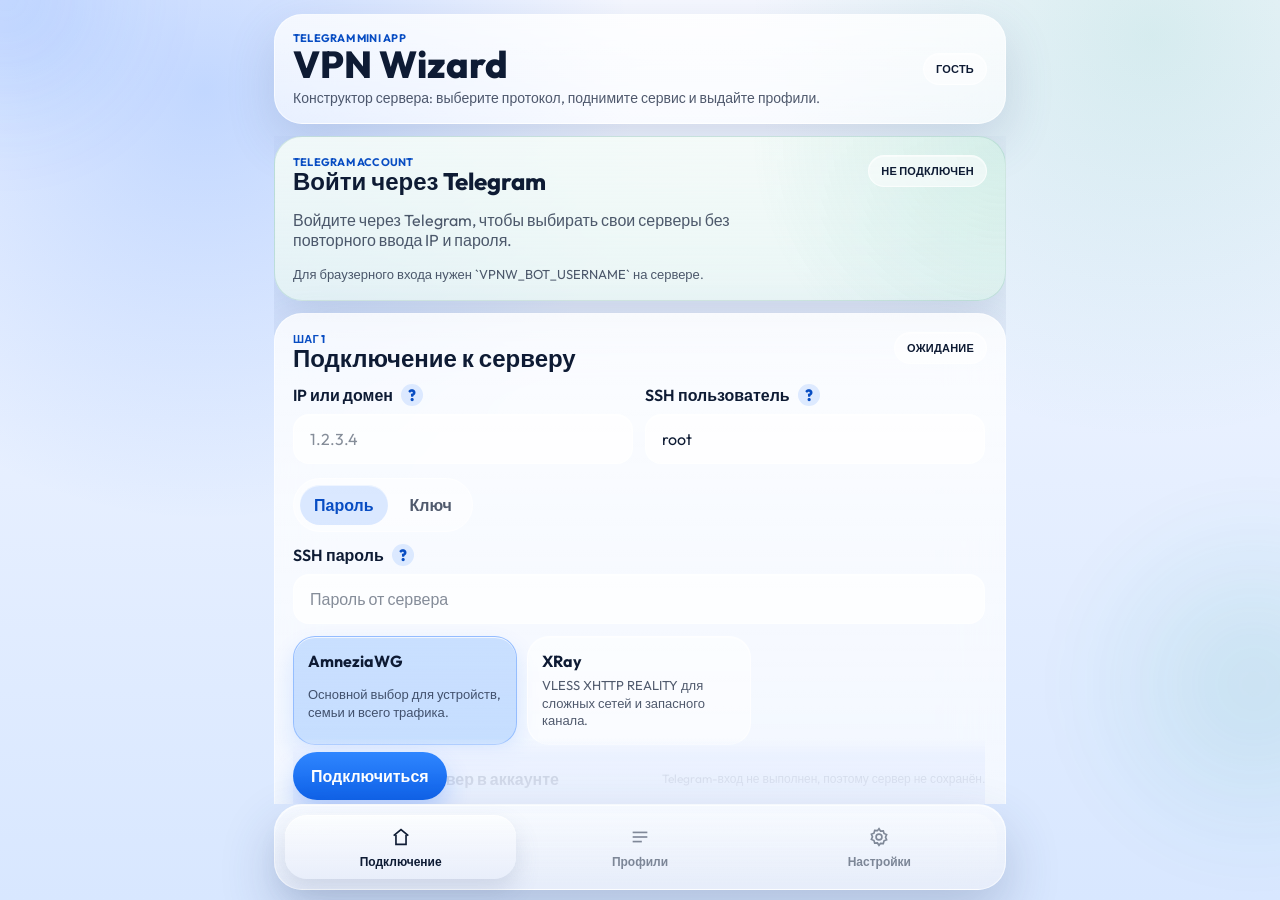
==== web/miniapp/index.html @ 592a08ef "Add optional XRay relay mode" ====
<!doctype html>
<html lang="ru">

<head>
  <meta charset="utf-8" />
  <meta name="viewport" content="width=device-width, initial-scale=1, viewport-fit=cover" />
  <title>VPN Wizard</title>
  <meta name="theme-color" content="#eef4ff" />
  <link rel="icon" href="favicon.svg" type="image/svg+xml" />
  <script src="https://telegram.org/js/telegram-web-app.js"></script>
  <link rel="stylesheet" href="style.css?v=20260411f" />
</head>

<body>
  <div class="backdrop-orb orb-a" aria-hidden="true"></div>
  <div class="backdrop-orb orb-b" aria-hidden="true"></div>
  <div class="backdrop-grid" aria-hidden="true"></div>

  <main class="app-shell">
    <header class="topbar glass-panel">
      <div>
        <div class="eyebrow" id="app-eyebrow">Telegram Mini App</div>
        <h1 class="topbar-title">VPN Wizard</h1>
        <p class="topbar-copy" id="topbar-copy">Сервер, профили и все действия на одном экране.</p>
      </div>
      <div class="topbar-side">
        <div class="topbar-badge" id="topbar-badge">Гость</div>
        <div class="version-pill hidden" id="version-pill" aria-label="Version"></div>
      </div>
    </header>

    <section class="diagnostics glass-panel hidden" id="diagnostics-panel" aria-live="polite">
      <div class="diagnostics-row">
        <div>
          <div class="eyebrow" id="diagnostics-chip">Диагностика</div>
          <div class="diagnostics-title" id="diagnostics-title"></div>
        </div>
        <button type="button" class="mini-btn subtle" id="diagnostics-close-btn">×</button>
      </div>
      <div class="diagnostics-body" id="diagnostics-body"></div>
      <div class="diagnostics-meta hidden" id="diagnostics-meta"></div>
      <div class="diagnostics-actions">
        <button type="button" class="mini-btn" id="diagnostics-retry-btn">Повторить</button>
        <button type="button" class="mini-btn subtle" id="diagnostics-reset-btn">Сбросить API</button>
        <button type="button" class="mini-btn subtle" id="diagnostics-open-btn">Открыть Railway</button>
      </div>
    </section>

    <div class="page-frame">
      <section class="page active" id="connect-page" data-page="connect">
        <div class="page-stack">
          <section class="glass-panel compact-card" id="auth-card">
            <div class="card-head">
              <div>
                <div class="eyebrow" id="auth-eyebrow">Telegram account</div>
                <h2 class="card-title" id="auth-title">Войти через Telegram</h2>
              </div>
              <div class="status-pill" id="auth-state-pill">Не подключен</div>
            </div>
            <p class="card-copy" id="auth-copy">
              Войдите через Telegram, чтобы выбирать свои серверы без повторного ввода IP и пароля.
            </p>
            <div class="auth-actions">
              <button type="button" class="primary-btn hidden" id="miniapp-login-btn">Войти через Telegram</button>
              <div id="telegram-widget-slot"></div>
              <button type="button" class="mini-btn subtle hidden" id="logout-btn">Выйти</button>
            </div>
          </section>

          <section class="glass-panel connect-card">
            <div class="card-head">
              <div>
                <div class="eyebrow" id="connect-eyebrow">Шаг 1</div>
                <h2 class="card-title" id="connect-title">Подключение к серверу</h2>
              </div>
              <div class="status-pill" id="connect-status-chip">Ожидание</div>
            </div>

            <form id="connect-form" novalidate>
              <div class="field-grid two">
                <label class="field">
                  <span class="field-label">
                    <span id="host-label">IP или домен</span>
                    <button type="button" class="help-btn" data-help="host">?</button>
                  </span>
                  <input id="host-input" autocomplete="url" placeholder="1.2.3.4" required />
                </label>

                <label class="field">
                  <span class="field-label">
                    <span id="user-label">SSH пользователь</span>
                    <button type="button" class="help-btn" data-help="user">?</button>
                  </span>
                  <input id="user-input" autocomplete="username" placeholder="root" value="root" required />
                </label>
              </div>

              <div class="method-switch" role="radiogroup" aria-label="Auth method">
                <label class="method-pill active">
                  <input type="radio" name="auth_method" value="password" checked />
                  <span id="auth-method-password-label">Пароль</span>
                </label>
                <label class="method-pill">
                  <input type="radio" name="auth_method" value="key" />
                  <span id="auth-method-key-label">Ключ</span>
                </label>
              </div>

              <div class="field-grid" id="secret-fields">
                <label class="field" id="password-field">
                  <span class="field-label">
                    <span id="password-label">SSH пароль</span>
                    <button type="button" class="help-btn" data-help="password">?</button>
                  </span>
                  <input id="password-input" type="password" autocomplete="current-password" placeholder="Пароль от сервера" />
                </label>

                <label class="field hidden" id="key-field">
                  <span class="field-label">
                    <span id="key-label">SSH ключ</span>
                    <button type="button" class="help-btn" data-help="key">?</button>
                  </span>
                  <textarea id="key-input" rows="4" placeholder="Вставьте приватный ключ"></textarea>
                </label>
              </div>

              <div class="mode-grid" id="mode-grid">
                <label class="mode-card active">
                  <input type="radio" name="connection_mode" value="amneziawg" checked />
                  <span class="mode-title" id="mode-vpn-title">AmneziaWG</span>
                  <span class="mode-copy" id="mode-vpn-copy">Основной выбор для устройств и домашнего VPN.</span>
                </label>
                <label class="mode-card">
                  <input type="radio" name="connection_mode" value="xray" />
                  <span class="mode-title" id="mode-xray-title">XRay</span>
                  <span class="mode-copy" id="mode-xray-copy">VLESS XHTTP REALITY для сложных сетей и резервного канала.</span>
                </label>
              </div>

              <section class="relay-card hidden" id="relay-card">
                <label class="toggle-row relay-toggle-row">
                  <span class="toggle">
                    <input type="checkbox" id="relay-enabled-toggle" />
                    <span id="relay-enabled-label">Использовать relay для белых списков</span>
                  </span>
                  <span class="toggle-hint" id="relay-enabled-hint">Второй VPS принимает вход и пересылает его на XRay.</span>
                </label>
                <div class="relay-fields hidden" id="relay-fields">
                  <div class="inline-note" id="relay-note">Подходит для отдельного VPS в Yandex Cloud или другой разрешённой сети.</div>
                  <div class="field-grid two">
                    <label class="field">
                      <span class="field-label">
                        <span id="relay-host-label">Relay IP или домен</span>
                        <button type="button" class="help-btn" data-help="relay_host">?</button>
                      </span>
                      <input id="relay-host-input" autocomplete="url" placeholder="203.0.113.10" />
                    </label>
                    <label class="field">
                      <span class="field-label">
                        <span id="relay-user-label">Relay SSH пользователь</span>
                        <button type="button" class="help-btn" data-help="relay_user">?</button>
                      </span>
                      <input id="relay-user-input" autocomplete="username" placeholder="root" value="root" />
                    </label>
                  </div>

                  <div class="method-switch relay-switch" role="radiogroup" aria-label="Relay auth method">
                    <label class="method-pill active">
                      <input type="radio" name="relay_auth_method" value="password" checked />
                      <span id="relay-auth-password-label">Пароль</span>
                    </label>
                    <label class="method-pill">
                      <input type="radio" name="relay_auth_method" value="key" />
                      <span id="relay-auth-key-label">Ключ</span>
                    </label>
                  </div>

                  <div class="field-grid" id="relay-secret-fields">
                    <label class="field" id="relay-password-field">
                      <span class="field-label">
                        <span id="relay-password-label">Relay SSH пароль</span>
                        <button type="button" class="help-btn" data-help="relay_password">?</button>
                      </span>
                      <input id="relay-password-input" type="password" autocomplete="current-password" placeholder="Пароль от relay-сервера" />
                    </label>

                    <label class="field hidden" id="relay-key-field">
                      <span class="field-label">
                        <span id="relay-key-label">Relay SSH ключ</span>
                        <button type="button" class="help-btn" data-help="relay_key">?</button>
                      </span>
                      <textarea id="relay-key-input" rows="4" placeholder="Вставьте приватный ключ relay"></textarea>
                    </label>
                  </div>
                </div>
              </section>

              <label class="toggle-row">
                <span class="toggle">
                  <input type="checkbox" id="remember-server-toggle" />
                  <span id="remember-server-label">Запомнить сервер в аккаунте</span>
                </span>
                <span class="toggle-hint" id="remember-server-hint">Только после Telegram-входа.</span>
              </label>

              <section class="status-card" id="connect-status-card" aria-live="polite">
                <div class="status-title" id="connect-status-title">Подключите сервер и продолжайте без лишних шагов.</div>
                <div class="status-body" id="connect-status-body">
                  После проверки вы сразу увидите настройку сервера или список профилей.
                </div>
                <div class="status-progress hidden" id="connect-progress-panel">
                  <div class="status-progress-head">
                    <span class="status-progress-label" id="connect-progress-label"></span>
                    <span class="status-progress-elapsed" id="connect-progress-elapsed"></span>
                  </div>
                  <div class="status-progress-track" aria-hidden="true">
                    <div class="status-progress-bar" id="connect-progress-bar"></div>
                  </div>
                  <div class="status-progress-log" id="connect-progress-log"></div>
                </div>
                <div class="status-checklist" id="connect-checklist"></div>
              </section>

              <div class="action-row">
                <button type="submit" class="primary-btn" id="connect-btn">Подключиться</button>
                <button type="button" class="mini-btn hidden" id="setup-btn">Настроить сервер</button>
                <button type="button" class="mini-btn hidden" id="open-profiles-btn">Открыть профили</button>
              </div>
            </form>
          </section>
        </div>
      </section>

      <section class="page" id="profiles-page" data-page="profiles">
        <div class="page-stack">
          <section class="glass-panel compact-card">
            <div class="card-head">
              <div>
                <div class="eyebrow" id="profiles-eyebrow">Текущий сервер</div>
                <h2 class="card-title" id="current-server-title">Сначала подключите сервер</h2>
              </div>
              <div class="server-head-actions">
                <button type="button" class="mini-btn subtle compact" id="server-alias-toggle-btn">Имя</button>
                <button type="button" class="mini-btn subtle" id="profiles-refresh-btn">Обновить</button>
              </div>
            </div>
            <div class="server-picker" id="server-picker"></div>
            <div class="server-alias-row hidden" id="server-alias-row">
              <input id="server-alias-input" placeholder="Server name" />
              <button type="button" class="mini-btn compact" id="server-alias-save-btn">Сохранить имя</button>
            </div>
            <div class="server-alias-hint hidden" id="server-alias-hint">Можно задать понятное имя, а IP останется рядом.</div>
            <div class="empty-card hidden" id="profiles-empty-card">
              <div class="empty-title" id="profiles-empty-title">Серверов пока нет</div>
              <div class="empty-copy" id="profiles-empty-copy">Подключитесь вручную или войдите через Telegram, чтобы выбрать сохранённый сервер.</div>
              <button type="button" class="mini-btn" id="go-connect-btn">Добавить сервер</button>
            </div>
            <div class="add-profile-row" id="add-profile-row">
              <input id="profile-name-input" placeholder="Add profile..." />
              <button type="button" class="primary-btn compact" id="add-profile-btn">Добавить</button>
            </div>
          </section>

          <section class="glass-panel list-card">
            <div class="card-head">
              <div>
                <div class="eyebrow" id="clients-eyebrow">Профили</div>
                <h2 class="card-title" id="clients-title">Все под рукой</h2>
              </div>
              <div class="list-side">
                <div class="method-switch compact-switch" role="group" aria-label="Profile sort">
                  <button type="button" class="method-pill static-pill" data-client-sort="updated">Новые</button>
                  <button type="button" class="method-pill static-pill" data-client-sort="created">Создан</button>
                  <button type="button" class="method-pill static-pill" data-client-sort="alpha">A-Z</button>
                </div>
                <div class="list-meta" id="profiles-meta"></div>
              </div>
            </div>
            <div class="list-scroll" id="clients-list"></div>
          </section>
        </div>
      </section>

      <section class="page" id="settings-page" data-page="settings">
        <div class="page-stack">
          <section class="glass-panel compact-card settings-card">
            <div class="card-head">
              <div>
                <div class="eyebrow" id="settings-eyebrow">Настройки</div>
                <h2 class="card-title" id="settings-title">Язык, PIN и порты</h2>
              </div>
            </div>

            <div class="settings-block">
              <div class="settings-label" id="lang-label">Язык</div>
              <div class="method-switch" role="group" aria-label="Language">
                <button type="button" class="method-pill active static-pill" data-lang="ru">RU</button>
                <button type="button" class="method-pill static-pill" data-lang="en">EN</button>
              </div>
            </div>

            <div class="settings-block">
              <div class="settings-label" id="advanced-label">Расширенные параметры</div>
              <div class="field-grid two">
                <label class="field">
                  <span class="field-label">
                    <span id="ssh-port-label">SSH порт</span>
                    <button type="button" class="help-btn" data-help="ssh_port">?</button>
                  </span>
                  <input id="ssh-port-input" type="number" min="1" max="65535" placeholder="22" />
                </label>
                <label class="field">
                  <span class="field-label">
                    <span id="listen-port-label">Порт сервиса</span>
                    <button type="button" class="help-btn" data-help="listen_port">?</button>
                  </span>
                  <input id="listen-port-input" type="number" min="1" max="65535" placeholder="Авто" />
                </label>
              </div>
              <label class="field">
                <span class="field-label">
                  <span id="proxy-sni-label">SNI домен</span>
                  <button type="button" class="help-btn" data-help="proxy_sni">?</button>
                </span>
                <input id="proxy-sni-input" placeholder="Авто" />
              </label>
            </div>

            <div class="settings-block">
              <div class="settings-label" id="pin-label">Дополнительный PIN</div>
              <label class="toggle-row">
                <span class="toggle">
                  <input type="checkbox" id="pin-enabled-toggle" />
                  <span id="pin-enabled-copy">Запрашивать PIN перед доступом к сохранённым серверам</span>
                </span>
              </label>
              <div class="pin-row">
                <input id="pin-input" type="password" inputmode="numeric" placeholder="4+ цифры" />
                <button type="button" class="mini-btn" id="save-pin-btn">Сохранить PIN</button>
              </div>
              <div class="pin-row hidden" id="pin-unlock-row">
                <input id="pin-unlock-input" type="password" inputmode="numeric" placeholder="Введите PIN" />
                <button type="button" class="mini-btn" id="unlock-pin-btn">Открыть серверы</button>
              </div>
              <div class="inline-note" id="pin-note"></div>
            </div>

            <div class="settings-block">
              <div class="debug-head">
                <div>
                  <div class="settings-label" id="debug-label">Debug</div>
                  <div class="inline-note" id="debug-copy">Последние шаги miniapp и API без секретов.</div>
                </div>
                <div class="debug-actions">
                  <button type="button" class="mini-btn subtle" id="debug-copy-btn">Скопировать</button>
                  <button type="button" class="mini-btn subtle" id="debug-clear-btn">Очистить</button>
                </div>
              </div>
              <pre class="debug-log" id="debug-log">Debug log is empty.</pre>
            </div>
          </section>

          <section class="glass-panel list-card">
            <div class="card-head">
              <div>
                <div class="eyebrow" id="saved-servers-eyebrow">Сохранённые серверы</div>
                <h2 class="card-title" id="saved-servers-title">Выбор в один тап</h2>
              </div>
              <button type="button" class="mini-btn subtle hidden" id="logout-settings-btn">Выйти</button>
            </div>
            <div class="list-scroll" id="saved-servers-list"></div>
          </section>
        </div>
      </section>
    </div>

    <nav class="bottom-nav glass-panel" aria-label="Navigation">
      <button type="button" class="nav-btn active" data-page-target="connect">
        <span class="nav-icon" aria-hidden="true">
          <svg viewBox="0 0 24 24" fill="none" stroke="currentColor" stroke-width="1.8">
            <path d="M4 10.5 12 4l8 6.5" />
            <path d="M6.5 9.5V20h11V9.5" />
          </svg>
        </span>
        <span class="nav-label" id="nav-connect-label">Подключение</span>
      </button>
      <button type="button" class="nav-btn" data-page-target="profiles">
        <span class="nav-icon" aria-hidden="true">
          <svg viewBox="0 0 24 24" fill="none" stroke="currentColor" stroke-width="1.8">
            <path d="M4 7h16" />
            <path d="M4 12h16" />
            <path d="M4 17h10" />
          </svg>
        </span>
        <span class="nav-label" id="nav-profiles-label">Профили</span>
      </button>
      <button type="button" class="nav-btn" data-page-target="settings">
        <span class="nav-icon" aria-hidden="true">
          <svg viewBox="0 0 24 24" fill="none" stroke="currentColor" stroke-width="1.8">
            <path d="m12 3 1.7 2.5 3-.2.8 2.9 2.8 1.2-1.2 2.8 1.2 2.8-2.8 1.2-.8 2.9-3-.2L12 21l-1.7-2.5-3 .2-.8-2.9-2.8-1.2 1.2-2.8-1.2-2.8 2.8-1.2.8-2.9 3 .2L12 3Z" />
            <circle cx="12" cy="12" r="3.2" />
          </svg>
        </span>
        <span class="nav-label" id="nav-settings-label">Настройки</span>
      </button>
    </nav>
  </main>

  <div class="popover hidden" id="help-popover" role="status"></div>

  <div class="modal hidden" id="confirm-modal" aria-hidden="true">
    <div class="modal-backdrop" data-modal-close></div>
    <div class="modal-card glass-panel">
      <div class="card-head">
        <h3 class="card-title" id="confirm-title"></h3>
        <button type="button" class="mini-btn subtle" data-modal-close>×</button>
      </div>
      <div class="modal-copy" id="confirm-body"></div>
      <div class="modal-actions">
        <button type="button" class="mini-btn subtle" id="confirm-cancel-btn">Отмена</button>
        <button type="button" class="mini-btn" id="confirm-continue-btn">Продолжить</button>
      </div>
    </div>
  </div>

  <script src="config.js?v=20260411f"></script>
  <script src="app.js?v=20260411f"></script>
</body>

</html>
---- web/miniapp/style.css ----
@import url("https://fonts.googleapis.com/css2?family=Outfit:wght@400;500;600;700;800&family=JetBrains+Mono:wght@500&display=swap");

:root {
  color-scheme: light;
  --bg-top: #f6f8ff;
  --bg-bottom: #d8e7ff;
  --ink: #0e1b34;
  --ink-soft: rgba(14, 27, 52, 0.72);
  --ink-faint: rgba(14, 27, 52, 0.5);
  --line: rgba(120, 143, 187, 0.26);
  --line-strong: rgba(83, 114, 177, 0.34);
  --glass: rgba(255, 255, 255, 0.56);
  --glass-strong: rgba(255, 255, 255, 0.78);
  --glass-deep: rgba(233, 240, 255, 0.68);
  --glass-auth: rgba(232, 246, 242, 0.72);
  --glass-auth-strong: rgba(245, 252, 248, 0.9);
  --accent: #1368ff;
  --accent-strong: #084dc3;
  --mint: #1ba58d;
  --amber: #ef9d1f;
  --rose: #e94f72;
  --shadow: 0 18px 48px rgba(77, 101, 143, 0.2);
  --shadow-soft: 0 12px 24px rgba(77, 101, 143, 0.12);
  --radius-xl: 28px;
  --radius-lg: 22px;
  --radius-md: 16px;
  --radius-sm: 12px;
  --blur: blur(26px);
  --nav-height: 86px;
  --app-max-width: 760px;
}

* {
  box-sizing: border-box;
}

html,
body {
  width: 100%;
  height: 100%;
  overflow: hidden;
}

body {
  margin: 0;
  font-family: "Outfit", sans-serif;
  color: var(--ink);
  background:
    radial-gradient(circle at 16% 10%, rgba(19, 104, 255, 0.22), transparent 32%),
    radial-gradient(circle at 90% 4%, rgba(27, 165, 141, 0.14), transparent 28%),
    linear-gradient(180deg, var(--bg-top), var(--bg-bottom));
}

button,
input,
textarea {
  font: inherit;
}

button {
  cursor: pointer;
}

input,
textarea {
  width: 100%;
  border: 1px solid rgba(255, 255, 255, 0.58);
  background: rgba(255, 255, 255, 0.72);
  color: var(--ink);
  border-radius: var(--radius-md);
  padding: 14px 16px;
  box-shadow: inset 0 1px 0 rgba(255, 255, 255, 0.55);
}

input::placeholder,
textarea::placeholder {
  color: var(--ink-faint);
}

input:focus,
textarea:focus {
  outline: none;
  border-color: rgba(19, 104, 255, 0.42);
  box-shadow:
    0 0 0 3px rgba(19, 104, 255, 0.12),
    inset 0 1px 0 rgba(255, 255, 255, 0.55);
}

textarea {
  resize: none;
}

.hidden {
  display: none !important;
}

.glass-panel {
  background: linear-gradient(180deg, var(--glass-strong), var(--glass));
  border: 1px solid rgba(255, 255, 255, 0.58);
  box-shadow: var(--shadow);
  backdrop-filter: var(--blur);
  -webkit-backdrop-filter: var(--blur);
}

.backdrop-orb,
.backdrop-grid {
  position: fixed;
  inset: 0;
  pointer-events: none;
}

.backdrop-orb {
  filter: blur(44px);
  opacity: 0.76;
}

.orb-a {
  inset: -18% auto auto -12%;
  width: 320px;
  height: 320px;
  border-radius: 50%;
  background: radial-gradient(circle, rgba(19, 104, 255, 0.26) 0%, rgba(19, 104, 255, 0) 70%);
}

.orb-b {
  inset: auto -12% 4% auto;
  width: 360px;
  height: 360px;
  border-radius: 50%;
  background: radial-gradient(circle, rgba(27, 165, 141, 0.18) 0%, rgba(27, 165, 141, 0) 72%);
}

.backdrop-grid {
  background-image:
    linear-gradient(rgba(255, 255, 255, 0.12) 1px, transparent 1px),
    linear-gradient(90deg, rgba(255, 255, 255, 0.12) 1px, transparent 1px);
  background-size: 30px 30px;
  mask-image: linear-gradient(180deg, rgba(0, 0, 0, 0.2), transparent 75%);
  opacity: 0.32;
}

.app-shell {
  position: relative;
  z-index: 1;
  width: min(var(--app-max-width), 100%);
  height: 100dvh;
  margin: 0 auto;
  padding: 14px 14px calc(var(--nav-height) + env(safe-area-inset-bottom, 0px) + 10px);
  display: flex;
  flex-direction: column;
  gap: 12px;
}

.topbar,
.diagnostics,
.compact-card,
.list-card,
.connect-card,
.modal-card,
.bottom-nav {
  border-radius: var(--radius-xl);
}

.topbar {
  padding: 16px 18px;
  display: flex;
  align-items: center;
  justify-content: space-between;
  gap: 16px;
  min-height: 86px;
}

.topbar-title,
.card-title {
  margin: 0;
  line-height: 1.02;
}

.topbar-title {
  font-size: clamp(1.7rem, 5vw, 2.35rem);
  font-weight: 800;
}

.topbar-copy,
.card-copy,
.status-body,
.diagnostics-body,
.empty-copy,
.inline-note,
.mode-copy,
.list-meta,
.toggle-hint,
.modal-copy {
  color: var(--ink-soft);
}

.topbar-copy {
  margin: 6px 0 0;
  font-size: 14px;
}

.topbar-side {
  display: grid;
  gap: 8px;
  justify-items: end;
}

.eyebrow,
.status-pill,
.topbar-badge,
.version-pill,
.settings-label {
  font-size: 11px;
  font-weight: 700;
  letter-spacing: 0.02em;
  text-transform: uppercase;
}

.eyebrow,
.settings-label {
  color: var(--accent-strong);
}

.topbar-badge,
.version-pill,
.status-pill {
  display: inline-flex;
  align-items: center;
  gap: 6px;
  padding: 8px 12px;
  border-radius: 999px;
  background: rgba(255, 255, 255, 0.54);
  border: 1px solid rgba(255, 255, 255, 0.62);
  box-shadow: inset 0 1px 0 rgba(255, 255, 255, 0.5);
}

.page-frame {
  position: relative;
  flex: 1;
  min-height: 0;
  overflow: hidden;
}

.page {
  position: absolute;
  inset: 0;
  opacity: 0;
  pointer-events: none;
  transform: translateY(18px) scale(0.985);
  transition:
    opacity 220ms ease,
    transform 260ms cubic-bezier(.2, .9, .24, 1);
}

.page.active {
  opacity: 1;
  pointer-events: auto;
  transform: translateY(0) scale(1);
  overflow: auto;
  overscroll-behavior: contain;
  scrollbar-width: none;
  -webkit-overflow-scrolling: touch;
}

.page.active::-webkit-scrollbar {
  display: none;
}

.page-stack {
  min-height: 100%;
  display: flex;
  flex-direction: column;
  gap: 12px;
  padding-bottom: 4px;
}

#auth-card.is-condensed .card-copy {
  display: none;
}

#auth-card {
  background:
    radial-gradient(circle at top right, rgba(27, 165, 141, 0.14), transparent 34%),
    linear-gradient(180deg, var(--glass-auth-strong), var(--glass-auth));
  border-color: rgba(107, 174, 157, 0.26);
}

#auth-card .card-copy {
  max-width: 40ch;
}

#auth-card.is-condensed {
  padding-top: 14px;
  padding-bottom: 14px;
}

#auth-card.is-condensed .card-head {
  margin-bottom: 6px;
  align-items: center;
}

#auth-card.is-condensed .auth-actions {
  justify-content: flex-end;
}

.compact-card,
.connect-card,
.list-card {
  padding: 18px;
}

.compact-card {
  flex: 0 0 auto;
}

.connect-card {
  flex: 1;
  min-height: 0;
  display: flex;
  flex-direction: column;
  overflow: visible;
}

.list-card {
  flex: 1;
  min-height: 0;
  display: flex;
  flex-direction: column;
}

.card-head {
  display: flex;
  gap: 12px;
  justify-content: space-between;
  align-items: flex-start;
  margin-bottom: 14px;
}

.card-title {
  font-size: clamp(1.1rem, 4vw, 1.5rem);
  font-weight: 750;
}

.field-grid {
  display: grid;
  gap: 12px;
}

.field-grid.two {
  grid-template-columns: repeat(2, minmax(0, 1fr));
}

#connect-form {
  flex: 1;
  min-height: 0;
  display: flex;
  flex-direction: column;
  overflow: visible;
  padding-right: 2px;
}

.field {
  display: grid;
  gap: 8px;
}

.field-label {
  display: inline-flex;
  align-items: center;
  gap: 8px;
  min-width: 0;
  font-weight: 600;
}

.help-btn,
.mini-btn,
.primary-btn,
.nav-btn,
.method-pill,
.mode-card {
  transition:
    transform 180ms ease,
    background 180ms ease,
    box-shadow 180ms ease,
    border-color 180ms ease;
}

.help-btn {
  width: 22px;
  height: 22px;
  border: 0;
  border-radius: 999px;
  background: rgba(19, 104, 255, 0.12);
  color: var(--accent-strong);
  font-weight: 800;
  padding: 0;
}

.help-btn:active,
.mini-btn:active,
.primary-btn:active,
.nav-btn:active,
.mode-card:active {
  transform: scale(0.98);
}

.method-switch {
  display: inline-flex;
  gap: 8px;
  padding: 6px;
  border-radius: 999px;
  background: rgba(255, 255, 255, 0.48);
  border: 1px solid rgba(255, 255, 255, 0.62);
  margin: 14px 0 12px;
  width: fit-content;
}

.method-pill {
  border: 0;
  border-radius: 999px;
  padding: 10px 14px;
  background: transparent;
  color: var(--ink-soft);
  font-weight: 700;
}

.method-pill input {
  display: none;
}

.method-pill.active,
.method-pill.static-pill.active {
  background: rgba(19, 104, 255, 0.14);
  color: var(--accent-strong);
  box-shadow: inset 0 1px 0 rgba(255, 255, 255, 0.55);
}

.mode-grid {
  display: grid;
  grid-template-columns: repeat(3, minmax(0, 1fr));
  gap: 10px;
  margin: 12px 0;
}

.relay-card {
  display: grid;
  gap: 12px;
  margin: 8px 0 2px;
  padding: 14px;
  border-radius: var(--radius-lg);
  background: linear-gradient(180deg, rgba(223, 241, 238, 0.68), rgba(243, 249, 248, 0.72));
  border: 1px solid rgba(27, 165, 141, 0.18);
}

.relay-fields {
  display: grid;
  gap: 12px;
}

.relay-toggle-row {
  margin: 0;
}

.relay-switch {
  margin: 0;
}

.mode-card {
  display: grid;
  gap: 6px;
  padding: 14px;
  border-radius: var(--radius-lg);
  background: rgba(255, 255, 255, 0.54);
  border: 1px solid rgba(255, 255, 255, 0.62);
  box-shadow: inset 0 1px 0 rgba(255, 255, 255, 0.5);
}

.mode-card input {
  display: none;
}

.mode-card.active {
  background: linear-gradient(180deg, rgba(196, 220, 255, 0.9), rgba(181, 212, 255, 0.74));
  border-color: rgba(19, 104, 255, 0.28);
  box-shadow:
    inset 0 1px 0 rgba(255, 255, 255, 0.72),
    0 12px 24px rgba(19, 104, 255, 0.14);
}

.mode-title {
  font-size: 1rem;
  font-weight: 700;
}

.mode-copy {
  font-size: 13px;
  line-height: 1.35;
}

.toggle-row {
  display: flex;
  align-items: center;
  justify-content: space-between;
  gap: 10px;
  margin: 10px 0 0;
}

.toggle {
  display: inline-flex;
  align-items: center;
  gap: 10px;
  font-weight: 600;
}

.toggle input {
  width: 18px;
  height: 18px;
  padding: 0;
}

.toggle-hint {
  font-size: 12px;
  text-align: right;
}

.status-card {
  margin-top: 14px;
  padding: 16px;
  border-radius: var(--radius-lg);
  background: linear-gradient(180deg, rgba(255, 255, 255, 0.66), rgba(232, 241, 255, 0.56));
  border: 1px solid rgba(255, 255, 255, 0.65);
  min-height: 108px;
}

.status-title {
  font-size: 1rem;
  font-weight: 700;
  margin-bottom: 8px;
}

.status-body {
  font-size: 14px;
  line-height: 1.42;
}

.status-progress {
  margin-top: 14px;
  display: grid;
  gap: 10px;
}

.status-progress-head {
  display: flex;
  align-items: center;
  justify-content: space-between;
  gap: 10px;
  font-size: 12px;
  font-weight: 700;
  color: var(--ink-soft);
}

.status-progress-track {
  position: relative;
  overflow: hidden;
  height: 10px;
  border-radius: 999px;
  background: rgba(19, 104, 255, 0.08);
}

.status-progress-bar {
  width: 0%;
  height: 100%;
  border-radius: inherit;
  background: linear-gradient(90deg, #1ba58d, #1368ff);
  box-shadow: 0 8px 18px rgba(19, 104, 255, 0.22);
  transition: width 240ms ease;
}

.status-progress-log {
  display: grid;
  gap: 6px;
}

.status-log-line {
  display: flex;
  gap: 8px;
  align-items: flex-start;
  font-size: 13px;
  color: var(--ink-soft);
}

.status-log-line::before {
  content: "";
  width: 7px;
  height: 7px;
  margin-top: 5px;
  flex: 0 0 7px;
  border-radius: 999px;
  background: rgba(19, 104, 255, 0.24);
}

.status-log-line.current {
  color: var(--ink);
  font-weight: 600;
}

.status-log-line.current::before {
  background: var(--accent);
  box-shadow: 0 0 0 5px rgba(19, 104, 255, 0.1);
}

.status-checklist {
  display: grid;
  gap: 8px;
  margin-top: 14px;
}

.status-step {
  display: grid;
  grid-template-columns: auto 1fr;
  gap: 10px;
  align-items: flex-start;
  padding: 12px 13px;
  border-radius: 18px;
  background: rgba(255, 255, 255, 0.5);
  border: 1px solid rgba(255, 255, 255, 0.62);
}

.status-step-badge {
  width: 28px;
  height: 28px;
  border-radius: 999px;
  display: grid;
  place-items: center;
  font-size: 12px;
  font-weight: 800;
  color: var(--ink-soft);
  background: rgba(19, 104, 255, 0.08);
}

.status-step-title {
  font-size: 14px;
  font-weight: 700;
}

.status-step-copy {
  margin-top: 3px;
  font-size: 12px;
  line-height: 1.4;
  color: var(--ink-soft);
}

.status-step.is-done {
  border-color: rgba(27, 165, 141, 0.24);
  background: rgba(232, 250, 246, 0.72);
}

.status-step.is-done .status-step-badge {
  background: rgba(27, 165, 141, 0.14);
  color: var(--mint);
}

.status-step.is-current {
  border-color: rgba(19, 104, 255, 0.24);
  background: linear-gradient(180deg, rgba(221, 235, 255, 0.78), rgba(241, 247, 255, 0.78));
  box-shadow: inset 0 1px 0 rgba(255, 255, 255, 0.72);
}

.status-step.is-current .status-step-badge {
  background: rgba(19, 104, 255, 0.14);
  color: var(--accent-strong);
}

.status-step.is-pending .status-step-badge {
  background: rgba(14, 27, 52, 0.06);
}

.action-row,
.auth-actions,
.diagnostics-actions,
.modal-actions,
.pin-row,
.add-profile-row {
  display: flex;
  gap: 10px;
  align-items: center;
}

.action-row {
  margin-top: auto;
  padding-top: 14px;
  padding-bottom: 4px;
  position: sticky;
  bottom: 0;
  z-index: 2;
  background:
    linear-gradient(
      180deg,
      rgba(233, 240, 255, 0) 0%,
      rgba(233, 240, 255, 0.82) 26%,
      rgba(233, 240, 255, 0.96) 100%
    );
}

.compact-switch {
  margin: 0;
  width: auto;
}

.list-side {
  display: grid;
  gap: 8px;
  justify-items: end;
}

.primary-btn,
.mini-btn {
  border: 0;
  border-radius: 999px;
  padding: 14px 18px;
  font-weight: 700;
  white-space: nowrap;
}

.primary-btn {
  background: linear-gradient(180deg, #2f86ff, #0f62e9);
  color: white;
  box-shadow: 0 14px 26px rgba(19, 104, 255, 0.24);
}

.primary-btn.compact {
  padding-inline: 16px;
}

.primary-btn.compact,
.mini-btn.compact {
  padding: 10px 14px;
}

.mini-btn {
  background: rgba(255, 255, 255, 0.62);
  color: var(--ink);
  border: 1px solid rgba(255, 255, 255, 0.62);
  box-shadow: inset 0 1px 0 rgba(255, 255, 255, 0.55);
}

.mini-btn.subtle {
  background: rgba(255, 255, 255, 0.44);
}

.diagnostics {
  padding: 16px 18px;
}

.diagnostics-row {
  display: flex;
  justify-content: space-between;
  gap: 12px;
  align-items: flex-start;
}

.diagnostics-title {
  font-size: 1rem;
  font-weight: 700;
  margin-top: 4px;
}

.diagnostics-body,
.diagnostics-meta {
  margin-top: 8px;
  font-size: 14px;
  line-height: 1.42;
}

.diagnostics-meta {
  font-family: "JetBrains Mono", monospace;
  font-size: 12px;
  word-break: break-all;
}

.server-picker {
  display: flex;
  gap: 8px;
  overflow-x: auto;
  overscroll-behavior-x: contain;
  scroll-behavior: smooth;
  scrollbar-width: none;
  min-height: 42px;
  padding-bottom: 6px;
  margin-bottom: -4px;
  -webkit-overflow-scrolling: touch;
}

.server-head-actions {
  display: flex;
  gap: 8px;
  flex-wrap: wrap;
  justify-content: flex-end;
  align-items: center;
}

.server-alias-row {
  display: flex;
  gap: 10px;
  margin-top: 10px;
  align-items: center;
  flex-wrap: wrap;
}

.server-alias-row input {
  flex: 1;
  min-width: 0;
}

.server-alias-hint {
  margin-top: 8px;
  color: var(--ink-faint);
  font-size: 12px;
}

.server-picker::-webkit-scrollbar {
  display: none;
}

.server-chip {
  border: 0;
  border-radius: 18px;
  padding: 10px 14px 11px;
  flex: 0 0 auto;
  background: rgba(255, 255, 255, 0.56);
  border: 1px solid rgba(255, 255, 255, 0.62);
  min-width: 138px;
  text-align: left;
}

.server-chip.active {
  background: rgba(19, 104, 255, 0.14);
  color: var(--accent-strong);
}

.server-chip-name {
  display: block;
  font-weight: 700;
  line-height: 1.18;
}

.server-chip-meta {
  display: block;
  margin-top: 4px;
  color: var(--ink-faint);
  font-size: 12px;
  line-height: 1.2;
}

.empty-card {
  padding: 16px;
  border-radius: var(--radius-lg);
  background: rgba(255, 255, 255, 0.48);
  border: 1px dashed rgba(99, 128, 186, 0.4);
  margin-top: 12px;
}

.empty-title {
  font-weight: 700;
  margin-bottom: 6px;
}

.empty-actions {
  display: flex;
  gap: 8px;
  flex-wrap: wrap;
  margin-top: 12px;
}

.add-profile-row {
  margin-top: 12px;
}

.add-profile-row input {
  flex: 1;
}

.list-scroll {
  flex: 1;
  min-height: 0;
  overflow: auto;
  display: flex;
  flex-direction: column;
  gap: 10px;
  padding-right: 2px;
}

.client-card,
.saved-server-card {
  padding: 14px;
  border-radius: var(--radius-lg);
  background: linear-gradient(180deg, rgba(255, 255, 255, 0.62), rgba(232, 241, 255, 0.54));
  border: 1px solid rgba(255, 255, 255, 0.64);
  box-shadow: var(--shadow-soft);
}

.client-top,
.saved-server-top {
  display: flex;
  justify-content: space-between;
  gap: 10px;
  align-items: flex-start;
}

.client-name,
.saved-server-name {
  font-weight: 750;
  margin-bottom: 6px;
}

.client-meta,
.saved-server-meta {
  display: flex;
  flex-wrap: wrap;
  gap: 6px;
}

.meta-pill {
  display: inline-flex;
  align-items: center;
  padding: 6px 10px;
  border-radius: 999px;
  background: rgba(255, 255, 255, 0.58);
  color: var(--ink-faint);
  font-size: 12px;
}

.client-actions,
.saved-server-actions {
  display: flex;
  flex-wrap: wrap;
  gap: 8px;
  justify-content: flex-end;
}

.tiny-btn {
  border: 0;
  border-radius: 999px;
  padding: 8px 12px;
  font-size: 12px;
  font-weight: 700;
  background: rgba(255, 255, 255, 0.6);
  border: 1px solid rgba(255, 255, 255, 0.66);
}

.tiny-btn.danger {
  color: var(--rose);
}

.client-inline {
  margin-top: 12px;
  padding-top: 12px;
  border-top: 1px solid rgba(120, 143, 187, 0.16);
  display: grid;
  gap: 10px;
}

.client-card.is-recent {
  order: -1;
}

.inline-result-head {
  display: flex;
  align-items: center;
}

.inline-result-title {
  display: inline-flex;
  align-items: center;
  padding: 7px 10px;
  border-radius: 999px;
  background: rgba(19, 104, 255, 0.12);
  color: var(--accent-strong);
  font-size: 12px;
  font-weight: 700;
}

.result-layout {
  display: grid;
  grid-template-columns: 152px 1fr;
  gap: 14px;
  align-items: start;
}

.inline-qr {
  width: 152px;
  height: 152px;
  border-radius: 22px;
  background: white;
  object-fit: contain;
  padding: 12px;
  box-shadow: 0 12px 24px rgba(77, 101, 143, 0.14);
}

.inline-actions {
  display: flex;
  flex-wrap: wrap;
  gap: 8px;
}

.result-text {
  min-height: 92px;
  font-family: "JetBrains Mono", monospace;
  font-size: 12px;
  line-height: 1.4;
}

.client-card.result-emphasis {
  border-color: rgba(19, 104, 255, 0.34);
  box-shadow:
    inset 0 1px 0 rgba(255, 255, 255, 0.7),
    0 0 0 3px rgba(19, 104, 255, 0.1),
    0 18px 32px rgba(19, 104, 255, 0.16);
}

.settings-card {
  display: flex;
  flex-direction: column;
  gap: 14px;
}

.settings-block {
  display: grid;
  gap: 10px;
}

.inline-note {
  font-size: 13px;
}

.debug-head {
  display: flex;
  justify-content: space-between;
  gap: 10px;
  align-items: flex-start;
}

.debug-actions {
  display: flex;
  gap: 8px;
  flex-wrap: wrap;
  justify-content: flex-end;
}

.debug-log {
  margin: 0;
  min-height: 124px;
  max-height: 160px;
  overflow: auto;
  padding: 12px 14px;
  border-radius: var(--radius-lg);
  background: rgba(12, 22, 41, 0.86);
  color: rgba(231, 240, 255, 0.96);
  font-family: "JetBrains Mono", monospace;
  font-size: 11px;
  line-height: 1.45;
  white-space: pre-wrap;
  word-break: break-word;
  box-shadow: inset 0 1px 0 rgba(255, 255, 255, 0.08);
}

.popover {
  position: fixed;
  z-index: 10;
  max-width: min(260px, calc(100vw - 24px));
  padding: 12px 14px;
  border-radius: 18px;
  background: rgba(13, 23, 43, 0.9);
  color: white;
  box-shadow: 0 18px 42px rgba(8, 16, 34, 0.34);
  font-size: 13px;
  line-height: 1.4;
}

.bottom-nav {
  position: absolute;
  left: 14px;
  right: 14px;
  bottom: calc(env(safe-area-inset-bottom, 0px) + 10px);
  height: var(--nav-height);
  padding: 10px;
  display: grid;
  grid-template-columns: repeat(3, minmax(0, 1fr));
  gap: 8px;
  background: linear-gradient(180deg, rgba(255, 255, 255, 0.72), rgba(241, 241, 246, 0.54));
  box-shadow:
    0 24px 54px rgba(49, 72, 111, 0.24),
    inset 0 1px 0 rgba(255, 255, 255, 0.7);
}

.bottom-nav::before {
  content: "";
  position: absolute;
  inset: 8px;
  border-radius: 24px;
  background: linear-gradient(180deg, rgba(255, 255, 255, 0.22), rgba(255, 255, 255, 0));
  pointer-events: none;
}

.nav-btn {
  position: relative;
  z-index: 1;
  border: 0;
  border-radius: 22px;
  background: transparent;
  color: var(--ink-faint);
  display: grid;
  justify-items: center;
  align-content: center;
  gap: 6px;
}

.nav-btn.active {
  background: linear-gradient(180deg, rgba(255, 255, 255, 0.68), rgba(232, 238, 251, 0.78));
  color: var(--ink);
  box-shadow:
    inset 0 1px 0 rgba(255, 255, 255, 0.72),
    0 12px 24px rgba(87, 106, 143, 0.18);
}

.nav-icon {
  width: 22px;
  height: 22px;
  display: grid;
  place-items: center;
}

.nav-icon svg {
  width: 22px;
  height: 22px;
}

.nav-label {
  font-size: 12px;
  font-weight: 700;
}

.modal {
  position: fixed;
  inset: 0;
  z-index: 12;
  display: grid;
  place-items: center;
  padding: 20px;
}

.modal-backdrop {
  position: absolute;
  inset: 0;
  background: rgba(10, 16, 32, 0.34);
}

.modal-card {
  position: relative;
  width: min(420px, calc(100vw - 28px));
  padding: 18px;
}

.modal-actions {
  margin-top: 16px;
  justify-content: flex-end;
}

@media (max-width: 720px) {
  .field-grid.two,
  .mode-grid {
    grid-template-columns: 1fr;
  }

  .topbar {
    align-items: flex-start;
  }

  .topbar-side {
    justify-items: start;
  }

  .result-layout {
    grid-template-columns: 1fr;
  }

  .inline-qr {
    width: 96px;
    height: 96px;
  }
}

@media (max-width: 560px) {
  .app-shell {
    padding: 12px 12px calc(var(--nav-height) + env(safe-area-inset-bottom, 0px) + 8px);
  }

  .topbar,
  .diagnostics,
  .compact-card,
  .connect-card,
  .list-card,
  .modal-card {
    border-radius: 24px;
  }

  .topbar-copy {
    display: none;
  }

  .compact-card,
  .connect-card,
  .list-card {
    padding: 16px;
  }

  .action-row,
  .auth-actions,
  .diagnostics-actions,
  .modal-actions,
  .pin-row {
    flex-wrap: wrap;
  }

  .action-row > .primary-btn,
  .action-row > .mini-btn,
  .auth-actions > .primary-btn,
  .auth-actions > .mini-btn,
  .diagnostics-actions > .mini-btn,
  .modal-actions > .mini-btn,
  .modal-actions > .primary-btn,
  .pin-row > .mini-btn,
  .pin-row > .primary-btn {
    width: 100%;
    justify-content: center;
  }

  .add-profile-row,
  .server-head-actions {
    flex-wrap: nowrap;
    align-items: center;
  }

  .add-profile-row .primary-btn,
  .add-profile-row .mini-btn,
  .server-head-actions .mini-btn {
    width: auto;
    flex: 0 0 auto;
    justify-content: center;
  }

  .toggle-row {
    align-items: flex-start;
    flex-direction: column;
  }

  .server-alias-row {
    display: grid;
    grid-template-columns: minmax(0, 1fr);
  }

  .server-alias-row .mini-btn {
    width: 100%;
    justify-content: center;
  }
}

@media (max-height: 820px) {
  :root {
    --nav-height: 78px;
  }

  .app-shell {
    gap: 8px;
    padding: 10px 10px calc(var(--nav-height) + env(safe-area-inset-bottom, 0px) + 8px);
  }

  .topbar {
    min-height: 64px;
    padding: 12px 14px;
  }

  .topbar-title {
    font-size: clamp(1.45rem, 4.8vw, 1.95rem);
  }

  .topbar-copy,
  .version-pill {
    display: none !important;
  }

  .topbar-side {
    gap: 0;
  }

  .compact-card,
  .connect-card,
  .list-card,
  .diagnostics,
  .modal-card {
    padding: 14px;
  }

  .page-stack {
    gap: 8px;
  }

  .card-head {
    margin-bottom: 10px;
  }

  .card-title {
    font-size: clamp(1rem, 3.7vw, 1.28rem);
  }

  .card-copy,
  .status-body,
  .mode-copy,
  .empty-copy,
  .inline-note,
  .list-meta,
  .toggle-hint {
    font-size: 13px;
    line-height: 1.28;
  }

  #remember-server-hint {
    display: none;
  }

  .field-grid,
  .mode-grid,
  .auth-actions,
  .diagnostics-actions,
  .modal-actions,
  .pin-row,
  .add-profile-row {
    gap: 8px;
  }

  input,
  textarea {
    padding: 11px 13px;
  }

  .method-switch {
    margin: 10px 0 8px;
    padding: 4px;
    gap: 6px;
  }

  .method-pill {
    padding: 8px 12px;
  }

  .mode-card {
    padding: 10px;
    gap: 4px;
  }

  .mode-title {
    font-size: 0.94rem;
  }

  .mode-copy {
    display: none;
  }

  .toggle-row {
    gap: 6px;
  }

  .status-card {
    margin-top: 10px;
    min-height: auto;
    padding: 10px 12px;
  }

  .status-title {
    font-size: 0.95rem;
    margin-bottom: 0;
  }

  .status-body {
    display: none;
  }

  .status-progress {
    margin-top: 10px;
    gap: 8px;
  }

  .status-progress-head,
  .status-step-copy,
  .status-log-line {
    font-size: 12px;
  }

  .status-step {
    padding: 10px 11px;
    gap: 8px;
  }

  .status-step-title {
    font-size: 13px;
  }

  .action-row {
    padding-top: 10px;
  }

  #auth-card.is-condensed {
    padding-top: 12px;
    padding-bottom: 12px;
  }

  #auth-card.is-condensed .card-head {
    margin-bottom: 0;
    align-items: center;
  }

  #auth-card.is-condensed .eyebrow {
    margin-bottom: 2px;
  }

  #auth-card.is-condensed .card-title {
    font-size: 1.02rem;
  }

  #auth-card.is-condensed .auth-actions {
    margin-top: 6px;
  }

  #auth-card.is-condensed .mini-btn,
  #auth-card.is-condensed .primary-btn {
    width: auto;
    padding: 10px 14px;
  }

  .bottom-nav {
    left: 10px;
    right: 10px;
    bottom: calc(env(safe-area-inset-bottom, 0px) + 8px);
    padding: 8px;
  }

  .nav-label {
    font-size: 11px;
  }
}

@media (max-height: 820px) and (max-width: 720px) {
  .field-grid.two {
    grid-template-columns: repeat(2, minmax(0, 1fr));
  }

  .mode-grid {
    grid-template-columns: repeat(3, minmax(0, 1fr));
  }
}

@media (max-height: 720px) {
  .topbar {
    min-height: 58px;
    padding: 10px 12px;
  }

  #app-eyebrow {
    display: none;
  }

  .compact-card,
  .connect-card,
  .list-card,
  .diagnostics {
    padding: 12px;
  }

  .field {
    gap: 6px;
  }

  .help-btn {
    width: 20px;
    height: 20px;
  }

  .status-card {
    min-height: 74px;
    padding: 10px 11px;
  }

  .status-body {
    font-size: 12px;
  }
}

body.compact-height.compact-width .app-shell {
  gap: 6px;
  padding: 8px 8px calc(var(--nav-height) + env(safe-area-inset-bottom, 0px) + 6px);
}

body.compact-height.compact-width .page-stack {
  gap: 6px;
}

body.compact-height.compact-width .topbar {
  min-height: 54px;
  padding: 10px 12px;
}

body.compact-height.compact-width #app-eyebrow,
body.compact-height.compact-width .topbar-badge,
body.compact-height.compact-width .version-pill {
  display: none !important;
}

body.compact-height.compact-width .topbar-title {
  font-size: clamp(1.28rem, 5.2vw, 1.7rem);
}

body.compact-height.compact-width .compact-card,
body.compact-height.compact-width .connect-card,
body.compact-height.compact-width .list-card,
body.compact-height.compact-width .diagnostics,
body.compact-height.compact-width .modal-card {
  padding: 12px;
}

body.compact-height.compact-width .card-head {
  margin-bottom: 8px;
}

body.compact-height.compact-width .card-title {
  font-size: 1.06rem;
}

body.compact-height.compact-width .field,
body.compact-height.compact-width .settings-block {
  gap: 6px;
}

body.compact-height.compact-width .field-label {
  gap: 6px;
  font-size: 0.95rem;
}

body.compact-height.compact-width .help-btn {
  width: 20px;
  height: 20px;
}

body.compact-height.compact-width input,
body.compact-height.compact-width textarea {
  padding: 10px 12px;
}

body.compact-height.compact-width .method-switch {
  margin: 8px 0 6px;
  padding: 4px;
  gap: 5px;
}

body.compact-height.compact-width .method-pill {
  padding: 7px 11px;
}

body.compact-height.compact-width .mode-grid {
  gap: 6px;
  margin: 8px 0;
}

body.compact-height.compact-width .mode-card {
  padding: 8px 10px;
  gap: 2px;
  border-radius: 18px;
}

body.compact-height.compact-width .mode-title {
  font-size: 0.9rem;
}

body.compact-height.compact-width .toggle-row {
  gap: 4px;
  margin-top: 6px;
}

body.compact-height.compact-width .toggle {
  gap: 8px;
  font-size: 0.94rem;
}

body.compact-height.compact-width .toggle input {
  width: 16px;
  height: 16px;
}

body.compact-height.compact-width .toggle-hint {
  display: none;
}

body.compact-height.compact-width .status-card {
  margin-top: 8px;
  min-height: 0;
  padding: 8px 10px;
}

body.compact-height.compact-width .status-title {
  font-size: 0.88rem;
}

body.compact-height.compact-width .status-progress {
  margin-top: 8px;
  gap: 6px;
}

body.compact-height.compact-width .status-progress-head,
body.compact-height.compact-width .status-log-line,
body.compact-height.compact-width .status-step-copy {
  font-size: 11px;
}

body.compact-height.compact-width .status-step {
  padding: 9px 10px;
  gap: 7px;
}

body.compact-height.compact-width .status-step-title {
  font-size: 12px;
}

body.compact-height.compact-width .debug-log {
  min-height: 96px;
  max-height: 122px;
  padding: 10px 11px;
  font-size: 10px;
}

body.compact-height.compact-width .list-side {
  gap: 6px;
}

body.compact-height.compact-width .compact-switch {
  padding: 4px;
  gap: 4px;
}

body.compact-height.compact-width .compact-switch .method-pill {
  padding: 7px 9px;
  font-size: 12px;
}

body.compact-height.compact-width .action-row {
  padding-top: 8px;
  padding-bottom: 2px;
}

body.compact-height.compact-width .primary-btn,
body.compact-height.compact-width .mini-btn {
  padding: 12px 14px;
}

body.compact-height.compact-width #auth-card {
  padding-top: 10px;
  padding-bottom: 10px;
}

body.compact-height.compact-width #auth-card.is-condensed .eyebrow,
body.compact-height.compact-width #auth-card.is-condensed .auth-actions {
  display: none;
}

body.compact-height.compact-width #auth-card.is-condensed .card-head {
  margin-bottom: 0;
  align-items: center;
}

body.compact-height.compact-width #auth-card.is-condensed .card-title {
  font-size: 0.98rem;
}

body.compact-height.compact-width .bottom-nav {
  left: 8px;
  right: 8px;
  bottom: calc(env(safe-area-inset-bottom, 0px) + 6px);
  padding: 6px;
}

body.compact-height.compact-width .nav-label {
  font-size: 10px;
}

body.ultra-compact-height.compact-width {
  --nav-height: 68px;
}

body.ultra-compact-height.compact-width .topbar {
  min-height: 48px;
  padding: 8px 10px;
}

body.ultra-compact-height.compact-width .topbar-title {
  font-size: 1.16rem;
}

body.ultra-compact-height.compact-width .compact-card,
body.ultra-compact-height.compact-width .connect-card,
body.ultra-compact-height.compact-width .list-card,
body.ultra-compact-height.compact-width .diagnostics {
  padding: 10px;
}

body.ultra-compact-height.compact-width .card-head {
  gap: 8px;
  margin-bottom: 6px;
}

body.ultra-compact-height.compact-width .card-title {
  font-size: 1rem;
}

body.ultra-compact-height.compact-width .field-grid,
body.ultra-compact-height.compact-width .mode-grid {
  gap: 5px;
}

body.ultra-compact-height.compact-width .field {
  gap: 4px;
}

body.ultra-compact-height.compact-width .field-label {
  font-size: 0.9rem;
}

body.ultra-compact-height.compact-width input,
body.ultra-compact-height.compact-width textarea {
  padding: 9px 11px;
}

body.ultra-compact-height.compact-width .method-switch {
  margin: 6px 0 5px;
}

body.ultra-compact-height.compact-width .mode-card {
  padding: 7px 8px;
}

body.ultra-compact-height.compact-width .mode-title {
  font-size: 0.86rem;
}

body.ultra-compact-height.compact-width .toggle {
  font-size: 0.9rem;
}

body.ultra-compact-height.compact-width .status-card {
  margin-top: 6px;
  padding: 7px 9px;
}

body.ultra-compact-height.compact-width .status-title {
  font-size: 0.82rem;
}

body.ultra-compact-height.compact-width .status-step {
  padding: 8px 9px;
}

body.ultra-compact-height.compact-width .status-step-badge {
  width: 24px;
  height: 24px;
  font-size: 11px;
}

body.ultra-compact-height.compact-width .debug-head {
  gap: 6px;
}

body.ultra-compact-height.compact-width .compact-switch .method-pill {
  padding: 6px 8px;
  font-size: 11px;
}

body.ultra-compact-height.compact-width .debug-log {
  min-height: 88px;
  max-height: 108px;
  padding: 9px 10px;
}

body.ultra-compact-height.compact-width .primary-btn,
body.ultra-compact-height.compact-width .mini-btn {
  padding: 11px 13px;
}

body.ultra-compact-height.compact-width .action-row {
  padding-top: 6px;
  padding-bottom: 2px;
}

body.ultra-compact-height.compact-width .bottom-nav {
  padding: 5px;
}

body.ultra-compact-height.compact-width .nav-btn {
  gap: 4px;
}

body.ultra-compact-height.compact-width .nav-icon,
body.ultra-compact-height.compact-width .nav-icon svg {
  width: 19px;
  height: 19px;
}

body.micro-compact-height.compact-width .topbar {
  display: none;
}

body.micro-compact-height.compact-width .status-card {
  display: none;
}

@media (prefers-reduced-motion: reduce) {
  *,
  *::before,
  *::after {
    animation: none !important;
    transition-duration: 0.01ms !important;
    scroll-behavior: auto !important;
  }
}
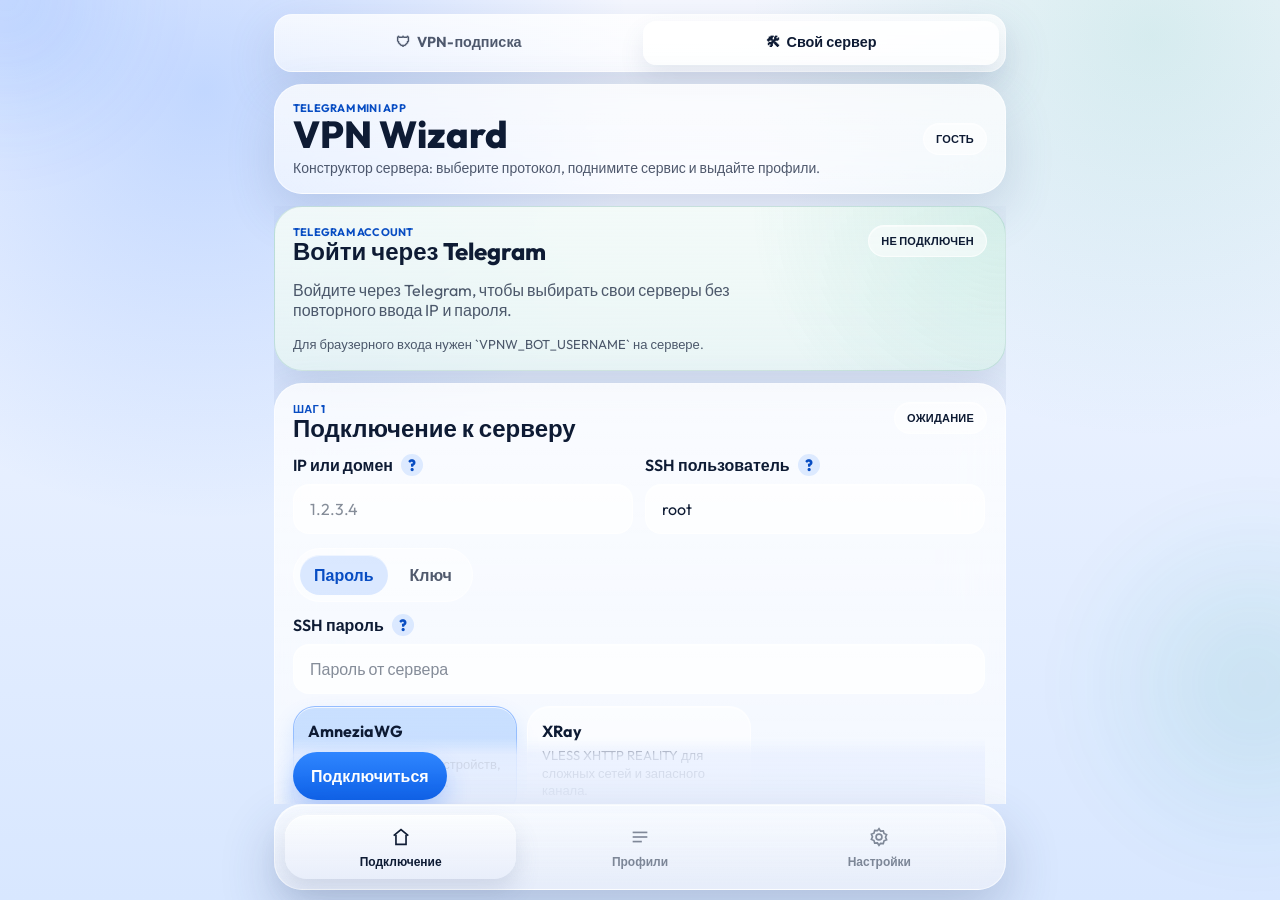
==== commit 92a69ae2: "Add navigation between VPN products" ====
--- a/web/miniapp/index.html
+++ b/web/miniapp/index.html
@@ -4,11 +4,11 @@
 <head>
   <meta charset="utf-8" />
   <meta name="viewport" content="width=device-width, initial-scale=1, viewport-fit=cover" />
-  <title>VPN Wizard</title>
+  <title>Свой сервер | Fodder VPN</title>
   <meta name="theme-color" content="#eef4ff" />
   <link rel="icon" href="favicon.svg" type="image/svg+xml" />
   <script src="https://telegram.org/js/telegram-web-app.js"></script>
-  <link rel="stylesheet" href="style.css?v=20260411f" />
+  <link rel="stylesheet" href="style.css?v=20260722b" />
 </head>
 
 <body>
@@ -17,6 +17,17 @@
   <div class="backdrop-grid" aria-hidden="true"></div>
 
   <main class="app-shell">
+    <nav class="product-switcher glass-panel" aria-label="Разделы Fodder VPN">
+      <a class="product-switch-link" href="/portal/?v=20260722-3">
+        <span aria-hidden="true">🛡</span>
+        <span id="product-managed-label">VPN-подписка</span>
+      </a>
+      <a class="product-switch-link active" href="/wizard/?v=20260722-3" aria-current="page">
+        <span aria-hidden="true">🛠</span>
+        <span id="product-wizard-label">Свой сервер</span>
+      </a>
+    </nav>
+
     <header class="topbar glass-panel">
       <div>
         <div class="eyebrow" id="app-eyebrow">Telegram Mini App</div>
@@ -268,6 +279,13 @@
                 <h2 class="card-title" id="clients-title">Все под рукой</h2>
               </div>
               <div class="list-side">
+                <div class="profiles-protocol-row">
+                  <div class="eyebrow" id="profiles-protocol-label">Протокол</div>
+                  <div class="method-switch compact-switch" role="group" aria-label="Profile protocol">
+                    <button type="button" class="method-pill static-pill" data-profile-protocol="amneziawg">AmneziaWG</button>
+                    <button type="button" class="method-pill static-pill" data-profile-protocol="xray">XRay</button>
+                  </div>
+                </div>
                 <div class="method-switch compact-switch" role="group" aria-label="Profile sort">
                   <button type="button" class="method-pill static-pill" data-client-sort="updated">Новые</button>
                   <button type="button" class="method-pill static-pill" data-client-sort="created">Создан</button>
@@ -423,8 +441,8 @@
     </div>
   </div>
 
-  <script src="config.js?v=20260411f"></script>
-  <script src="app.js?v=20260411f"></script>
+  <script src="config.js?v=20260722b"></script>
+  <script src="app.js?v=20260722b"></script>
 </body>
 
 </html>
--- a/web/miniapp/style.css
+++ b/web/miniapp/style.css
@@ -151,6 +151,43 @@
   gap: 12px;
 }
 
+.product-switcher {
+  flex: 0 0 auto;
+  display: grid;
+  grid-template-columns: repeat(2, minmax(0, 1fr));
+  gap: 6px;
+  padding: 6px;
+  border-radius: 18px;
+}
+
+.product-switch-link {
+  min-width: 0;
+  min-height: 44px;
+  padding: 10px 12px;
+  display: flex;
+  align-items: center;
+  justify-content: center;
+  gap: 7px;
+  border-radius: 13px;
+  color: var(--ink-soft);
+  font-size: 0.9rem;
+  font-weight: 700;
+  line-height: 1.1;
+  text-align: center;
+  text-decoration: none;
+}
+
+.product-switch-link.active {
+  color: var(--ink);
+  background: rgba(255, 255, 255, 0.76);
+  box-shadow: var(--shadow-soft);
+}
+
+.product-switch-link:focus-visible {
+  outline: 3px solid rgba(19, 104, 255, 0.5);
+  outline-offset: 2px;
+}
+
 .topbar,
 .diagnostics,
 .compact-card,
@@ -710,6 +747,12 @@
 .list-side {
   display: grid;
   gap: 8px;
+  justify-items: end;
+}
+
+.profiles-protocol-row {
+  display: grid;
+  gap: 6px;
   justify-items: end;
 }
 
@@ -1275,6 +1318,16 @@
     padding: 10px 10px calc(var(--nav-height) + env(safe-area-inset-bottom, 0px) + 8px);
   }
 
+  .product-switcher {
+    padding: 4px;
+  }
+
+  .product-switch-link {
+    min-height: 38px;
+    padding: 8px 9px;
+    font-size: 0.82rem;
+  }
+
   .topbar {
     min-height: 64px;
     padding: 12px 14px;
@@ -1500,6 +1553,17 @@
   padding: 8px 8px calc(var(--nav-height) + env(safe-area-inset-bottom, 0px) + 6px);
 }
 
+body.compact-height.compact-width .product-switcher {
+  gap: 4px;
+  padding: 4px;
+}
+
+body.compact-height.compact-width .product-switch-link {
+  min-height: 36px;
+  padding: 7px 8px;
+  font-size: 0.78rem;
+}
+
 body.compact-height.compact-width .page-stack {
   gap: 6px;
 }
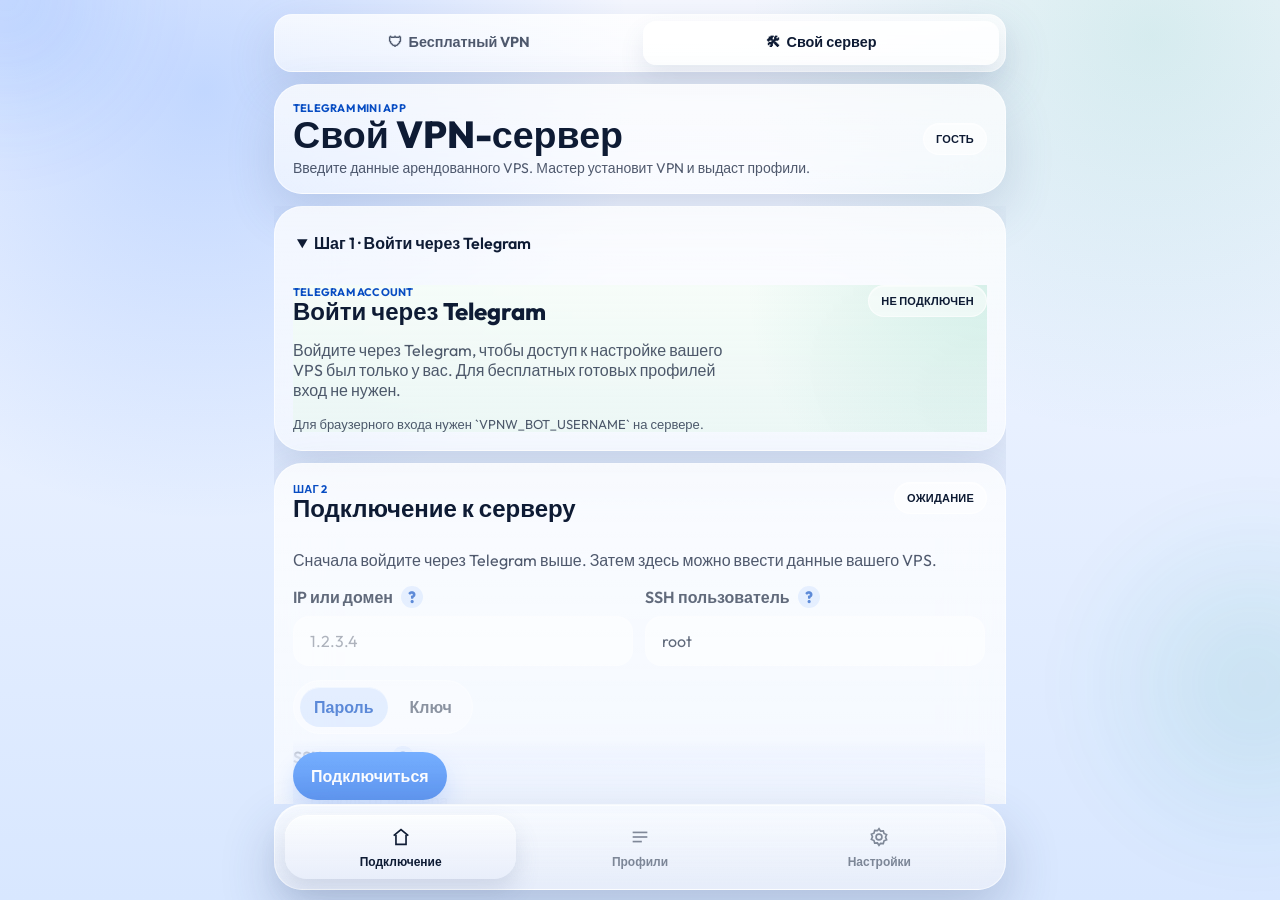
==== commit 3a76f503: "Make free VPN and own-server setup clear; add illustrated AmneziaWG help" ====
--- a/web/miniapp/index.html
+++ b/web/miniapp/index.html
@@ -18,11 +18,11 @@
 
   <main class="app-shell">
     <nav class="product-switcher glass-panel" aria-label="Разделы Fodder VPN">
-      <a class="product-switch-link" href="/portal/?v=20260722-3">
+      <a class="product-switch-link" id="product-free-link" href="/portal/">
         <span aria-hidden="true">🛡</span>
-        <span id="product-managed-label">VPN-подписка</span>
+        <span id="product-managed-label">Бесплатный VPN</span>
       </a>
-      <a class="product-switch-link active" href="/wizard/?v=20260722-3" aria-current="page">
+      <a class="product-switch-link active" href="/wizard/" aria-current="page">
         <span aria-hidden="true">🛠</span>
         <span id="product-wizard-label">Свой сервер</span>
       </a>
@@ -31,8 +31,8 @@
     <header class="topbar glass-panel">
       <div>
         <div class="eyebrow" id="app-eyebrow">Telegram Mini App</div>
-        <h1 class="topbar-title">VPN Wizard</h1>
-        <p class="topbar-copy" id="topbar-copy">Сервер, профили и все действия на одном экране.</p>
+        <h1 class="topbar-title">Свой VPN-сервер</h1>
+        <p class="topbar-copy" id="topbar-copy">Введите данные арендованного VPS. Мастер установит VPN и выдаст профили.</p>
       </div>
       <div class="topbar-side">
         <div class="topbar-badge" id="topbar-badge">Гость</div>
@@ -60,7 +60,9 @@
     <div class="page-frame">
       <section class="page active" id="connect-page" data-page="connect">
         <div class="page-stack">
-          <section class="glass-panel compact-card" id="auth-card">
+          <details class="glass-panel compact-card" id="auth-disclosure" open>
+            <summary id="auth-summary">Шаг 1 · Войти через Telegram</summary>
+            <section id="auth-card">
             <div class="card-head">
               <div>
                 <div class="eyebrow" id="auth-eyebrow">Telegram account</div>
@@ -69,25 +71,29 @@
               <div class="status-pill" id="auth-state-pill">Не подключен</div>
             </div>
             <p class="card-copy" id="auth-copy">
-              Войдите через Telegram, чтобы выбирать свои серверы без повторного ввода IP и пароля.
+              Войдите через Telegram, чтобы доступ к настройке вашего VPS был только у вас. Для бесплатных готовых профилей вход не нужен.
             </p>
             <div class="auth-actions">
               <button type="button" class="primary-btn hidden" id="miniapp-login-btn">Войти через Telegram</button>
               <div id="telegram-widget-slot"></div>
               <button type="button" class="mini-btn subtle hidden" id="logout-btn">Выйти</button>
             </div>
-          </section>
+            </section>
+          </details>
 
           <section class="glass-panel connect-card">
             <div class="card-head">
               <div>
-                <div class="eyebrow" id="connect-eyebrow">Шаг 1</div>
+                <div class="eyebrow" id="connect-eyebrow">Шаг 2</div>
                 <h2 class="card-title" id="connect-title">Подключение к серверу</h2>
               </div>
               <div class="status-pill" id="connect-status-chip">Ожидание</div>
             </div>
 
+            <p class="card-copy" id="connect-auth-hint">Сначала войдите через Telegram выше. Затем здесь можно ввести данные вашего VPS.</p>
+            <button type="button" class="mini-btn hidden" id="unlock-pin-btn">Ввести PIN</button>
             <form id="connect-form" novalidate>
+              <fieldset class="connect-fields" id="connect-fields" disabled aria-describedby="connect-auth-hint">
               <div class="field-grid two">
                 <label class="field">
                   <span class="field-label">
@@ -237,6 +243,7 @@
                 <button type="button" class="mini-btn hidden" id="setup-btn">Настроить сервер</button>
                 <button type="button" class="mini-btn hidden" id="open-profiles-btn">Открыть профили</button>
               </div>
+              </fieldset>
             </form>
           </section>
         </div>
--- a/web/miniapp/style.css
+++ b/web/miniapp/style.css
@@ -1,4 +1,10 @@
 @import url("https://fonts.googleapis.com/css2?family=Outfit:wght@400;500;600;700;800&family=JetBrains+Mono:wght@500&display=swap");
+
+#auth-disclosure>summary{cursor:pointer;min-height:44px;display:list-item;padding:8px 4px;font-weight:600}
+#auth-disclosure>summary:focus-visible{outline:3px solid #efc673;outline-offset:4px}
+#auth-disclosure[open]>summary{margin-bottom:16px}
+.connect-fields{border:0;margin:0;padding:0;min-width:0}
+.connect-fields:disabled{opacity:.65}
 
 :root {
   color-scheme: light;
